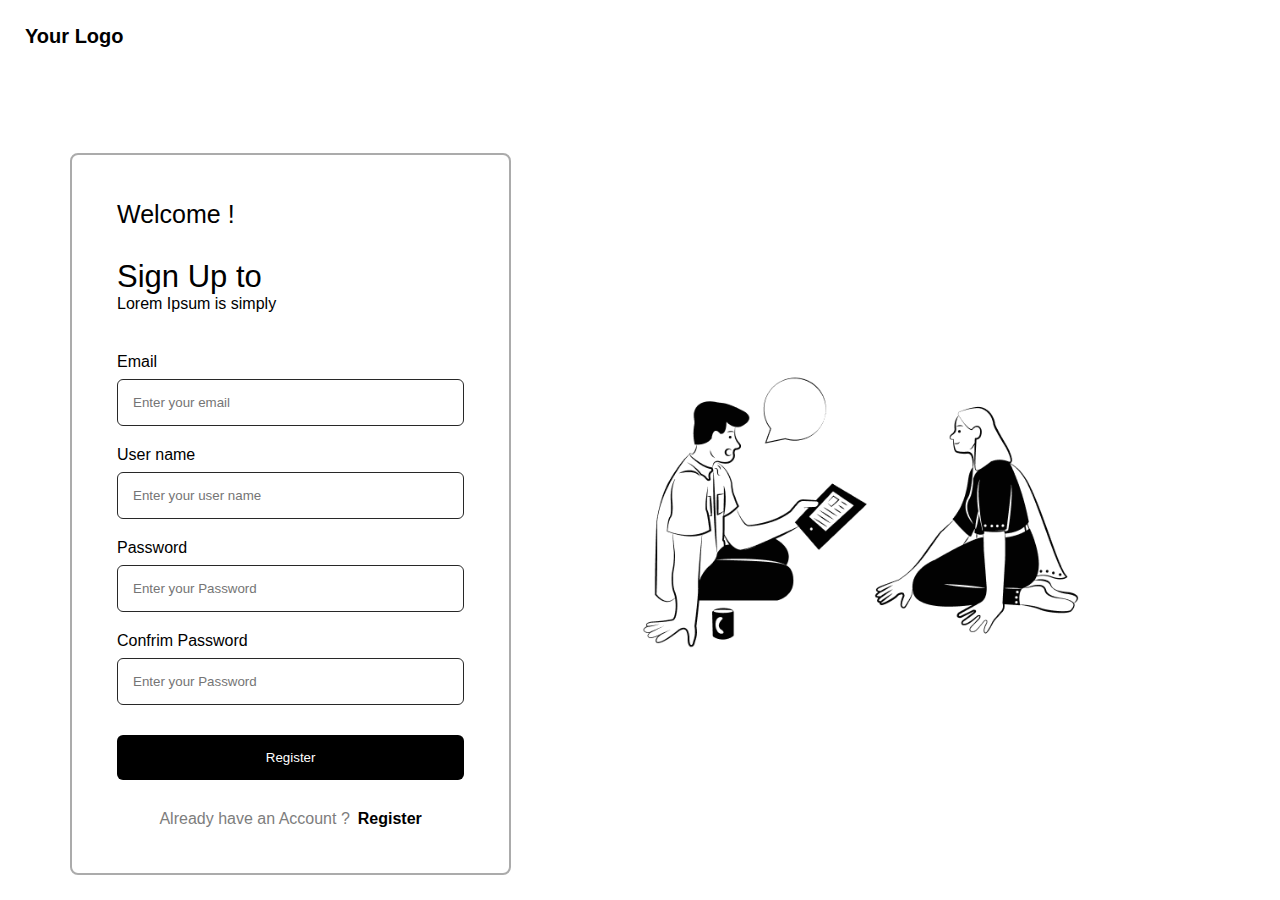
==== sign-up.html @ 966a82bb "Create: Header And Add Email And Add Confrim Password And Create Responsive Design" ====
<!DOCTYPE html>
<html lang="en">
  <head>
    <meta charset="UTF-8" />
    <meta name="viewport" content="width=device-width, initial-scale=1.0" />
    <title>Sign Up</title>
    <link rel="stylesheet" href="assets/styles/main.css" />
    <link rel="stylesheet" href="assets/styles/sign-up.css" />
  </head>
  <body>
    <header>
      <a class="logo" href="#">Your Logo</a>
    </header>
    <main>
      <section class="form-and-image">
        <div class="container">
          <form>
            <p class="welcome">Welcome !</p>
            <div class="title">
              <h1>Sign Up to</h1>
              <p>Lorem Ipsum is simply</p>
            </div>
            <div class="email">
              <label for="email">Email</label>
              <input type="text" id="email" placeholder="Enter your email" required autofocus />
            </div>
            <div class="user-name">
              <label for="user-name">User name</label>
              <input type="text" id="user-name" placeholder="Enter your user name" required autofocus />
            </div>
            <div class="password">
              <label for="password">Password</label>
              <input type="password" id="password" placeholder="Enter your Password" required />
            </div>
            <div class="confrim-password">
              <label for="confrim-password">Confrim Password</label>
              <input type="password" id="confrim-password" placeholder="Enter your Password" required />
            </div>
            <input type="submit" value="Register" />
            <div class="are-you-have-an-account">
              <p>Already have an Account ?</p>
              <a href="sign-up.html">Register</a>
            </div>
          </form>
          <div class="images">
            <img src="assets/images/small-team-discussing-ideas-2194220-0.webp" alt="" />
          </div>
        </div>
      </section>
    </main>
  </body>
</html>
---- assets/styles/main.css ----
* {
  padding: 0;
  margin: 0;
  box-sizing: border-box;
}
:root {
  --main-color: #000000;
  --second-color: #ababab;
  --border-color: #282828;
}
.container {
  margin: auto;
  padding: 0 15px;
}
@media (min-width: 992px) {
  .container {
    width: 970px;
  }
}
@media (min-width: 768px) {
  .container {
    width: 750px;
  }
}
@media (min-width: 1200px) {
  .container {
    width: 1170px;
  }
}

a {
  text-decoration: none;
}
body {
  font-family: "Poppins", sans-serif;
}
img {
  max-width: 100%;
}
header {
  padding: 25px;
}
header .logo {
  font-size: 20px;
  font-weight: 600;
  color: var(--main-color);
}
.form-and-image .container {
  display: flex;
  justify-content: space-between;
  align-items: center;
  padding-top: 80px;
}
form {
  width: 505px;
  border: 2px solid var(--second-color);
  border-radius: 8px;
  padding: 45px;
}
form .welcome {
  font-size: 25px;
  font-weight: 300;
  margin-bottom: 30px;
}
form .title {
  margin-bottom: 40px;
}
form .title h1 {
  font-size: 31px;
  font-weight: 500;
}
.password {
  margin: 30px 0 10px 0;
}
label {
  display: block;
  margin-bottom: 8px;
}
input[type="text"],
input[type="password"],
input[type="submit"] {
  display: block;
  width: 100%;
  padding: 15px;
  border-radius: 6px;
  border: none;
}
input[type="text"],
input[type="password"] {
  outline: none;
  border: 0.6px solid var(--border-color);
}
.options {
  display: flex;
  justify-content: space-between;
  align-items: center;
  margin-top: 20px;
}
.options .check-box {
  display: flex;
  align-items: center;
}
input[type="checkbox"] {
  display: block;
  cursor: pointer;
}
.options .check-box label {
  margin: 0 0 0 8px;
}
.options a {
  font-size: 12px;
  font-weight: 300;
  color: #4d4d4d;
}
input[type="submit"] {
  margin: 30px 0 10px 0;
  cursor: pointer;
  color: white;
  background-color: var(--main-color);
}
.are-you-have-an-account {
  display: flex;
  justify-content: center;
  margin-top: 30px;
}
.are-you-have-an-account p {
  font-weight: 300;
  color: #7d7d7d;
}
.are-you-have-an-account a {
  display: block;
  margin-left: 8px;
  font-weight: 600;
  color: var(--main-color);
}
.images {
  width: 827px;
}

@media (max-width: 450px) {
  .form-and-image .container {
    align-items: center;
    height: calc(100vh - 80.4px);
  }
  form {
    width: 100%;
  }
  .images {
    display: none;
  }
}
---- assets/styles/sign-up.css ----
.user-name {
  margin-top: 20px;
}
.confrim-password {
  margin-top: 20px;
}
.password {
  margin-top: 20px;
  margin-bottom: 0;
}
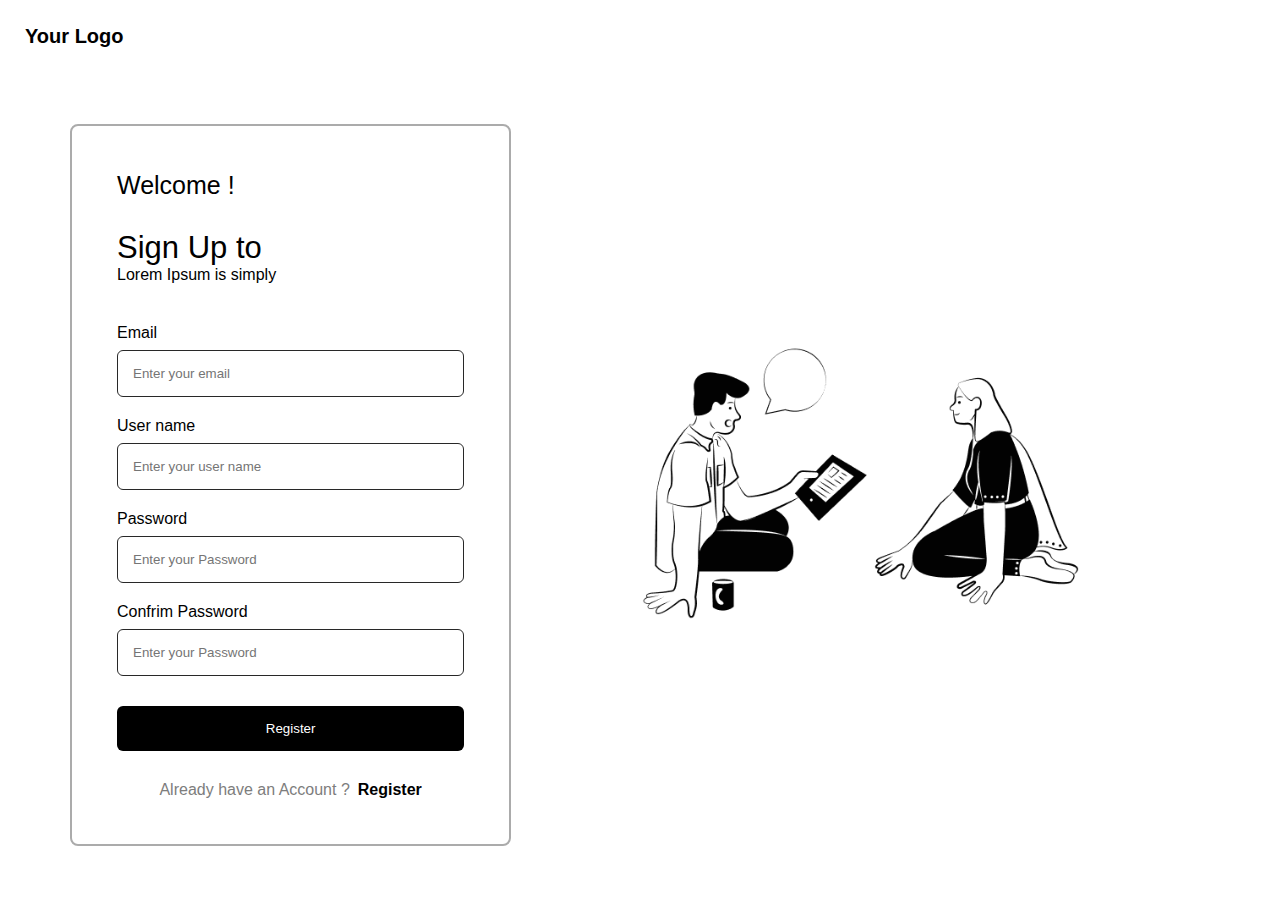
==== commit 779cae74: "Edite: Responsive Design And Deleted Width Image" ====
--- a/sign-up.html
+++ b/sign-up.html
@@ -42,7 +42,7 @@
               <a href="sign-up.html">Register</a>
             </div>
           </form>
-          <div class="images">
+          <div class="image">
             <img src="assets/images/small-team-discussing-ideas-2194220-0.webp" alt="" />
           </div>
         </div>
--- a/assets/styles/main.css
+++ b/assets/styles/main.css
@@ -39,6 +39,7 @@
 }
 header {
   padding: 25px;
+  max-height: 70px;
 }
 header .logo {
   font-size: 20px;
@@ -47,12 +48,13 @@
 }
 .form-and-image .container {
   display: flex;
-  justify-content: space-between;
+  justify-content: center;
   align-items: center;
-  padding-top: 80px;
+  height: calc(100vh - 70px);
 }
 form {
   width: 505px;
+  flex-grow: 1;
   border: 2px solid var(--second-color);
   border-radius: 8px;
   padding: 45px;
@@ -133,19 +135,8 @@
   font-weight: 600;
   color: var(--main-color);
 }
-.images {
-  width: 827px;
-}
-
-@media (max-width: 450px) {
-  .form-and-image .container {
-    align-items: center;
-    height: calc(100vh - 80.4px);
-  }
-  form {
-    width: 100%;
-  }
-  .images {
+@media (max-width: 1200px) {
+  .image {
     display: none;
   }
 }
